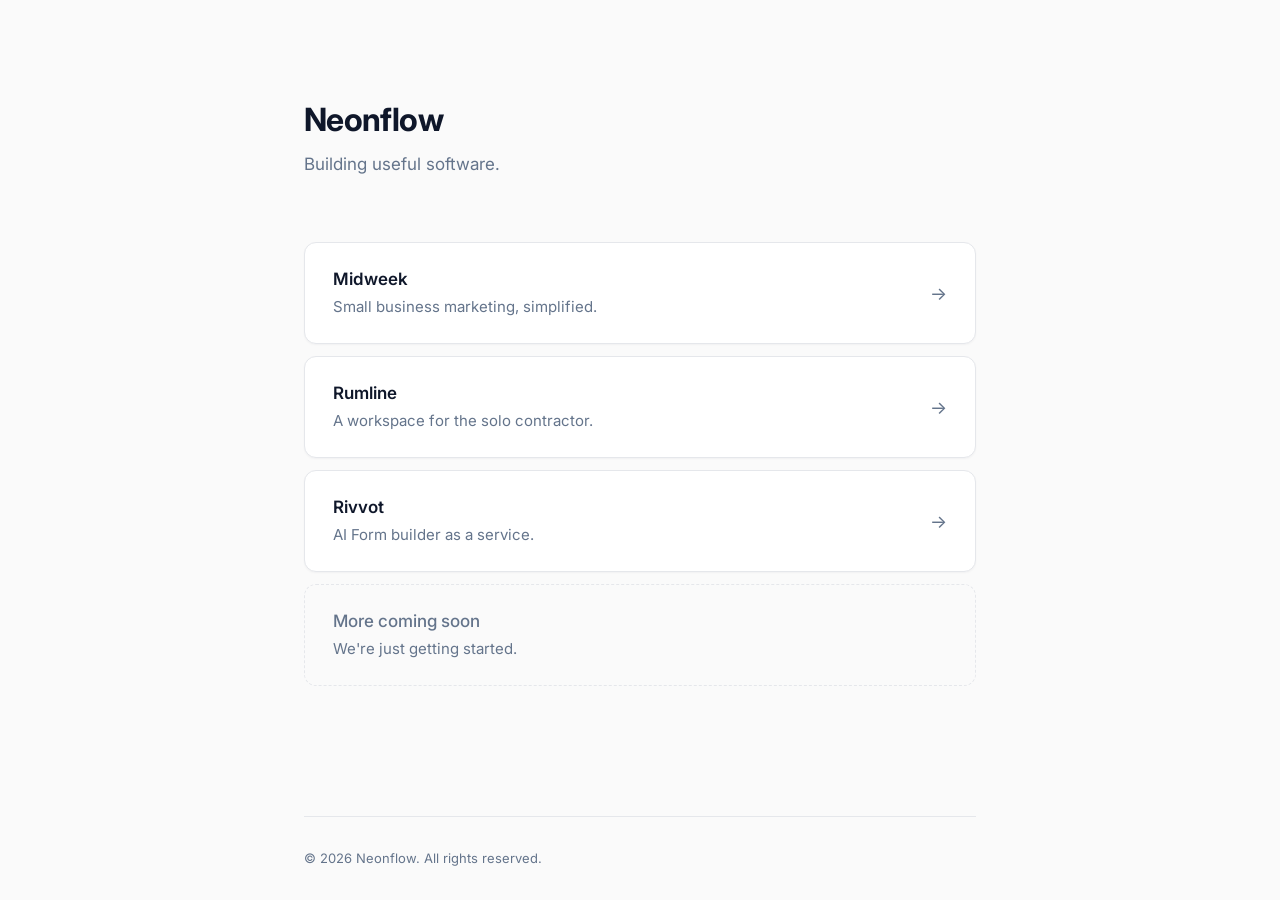
==== index.html @ ff49604f "Initial commit" ====
<!DOCTYPE html>
<html lang="en">
<head>
  <meta charset="UTF-8" />
  <meta name="viewport" content="width=device-width, initial-scale=1.0" />
  <title>Neonflow</title>
  <meta name="description" content="Neonflow — building useful software." />
  <link rel="preconnect" href="https://fonts.googleapis.com" />
  <link rel="preconnect" href="https://fonts.gstatic.com" crossorigin />
  <link href="https://fonts.googleapis.com/css2?family=Inter:wght@400;500;600;700&display=swap" rel="stylesheet" />
  <link rel="stylesheet" href="styles.css" />
</head>
<body>
  <main class="container">
    <header class="hero">
      <h1 class="wordmark">Neonflow</h1>
      <p class="tagline">Building useful software.</p>
    </header>

    <section class="apps" aria-label="Our apps">
      <a class="card" href="https://midweek.app" target="_blank" rel="noopener noreferrer">
        <h2 class="card-title">Midweek</h2>
        <p class="card-desc">Small business marketing, simplified.</p>
        <span class="card-arrow" aria-hidden="true">→</span>
      </a>

      <a class="card" href="https://rumlineappp.com" target="_blank" rel="noopener noreferrer">
        <h2 class="card-title">Rumline</h2>
        <p class="card-desc">A workspace for the solo contractor.</p>
        <span class="card-arrow" aria-hidden="true">→</span>
      </a>      

      <a class="card" href="https://rivvot.com" target="_blank" rel="noopener noreferrer">
        <h2 class="card-title">Rivvot</h2>
        <p class="card-desc">AI Form builder as a service.</p>
        <span class="card-arrow" aria-hidden="true">→</span>
      </a>

      <div class="card card-placeholder" aria-disabled="true">
        <h2 class="card-title">More coming soon</h2>
        <p class="card-desc">We're just getting started.</p>
      </div>
    </section>

    <footer class="footer">
      <p>&copy; 2026 Neonflow. All rights reserved.</p>
    </footer>
  </main>
</body>
</html>
---- styles.css ----
:root {
  --bg: #fafafa;
  --surface: #ffffff;
  --text: #0f172a;
  --text-muted: #64748b;
  --border: #e5e7eb;
  --border-hover: #cbd5e1;
  --accent: #2563eb;
  --shadow: 0 1px 2px rgba(15, 23, 42, 0.04);
  --shadow-hover: 0 8px 24px rgba(15, 23, 42, 0.08);
}

* {
  box-sizing: border-box;
  margin: 0;
  padding: 0;
}

html {
  -webkit-font-smoothing: antialiased;
  -moz-osx-font-smoothing: grayscale;
}

body {
  font-family: 'Inter', -apple-system, BlinkMacSystemFont, 'Segoe UI', Roboto, sans-serif;
  background: var(--bg);
  color: var(--text);
  line-height: 1.5;
  min-height: 100vh;
  display: flex;
  flex-direction: column;
}

.container {
  width: 100%;
  max-width: 720px;
  margin: 0 auto;
  padding: 6rem 1.5rem 2rem;
  flex: 1;
  display: flex;
  flex-direction: column;
}

.hero {
  margin-bottom: 4rem;
}

.wordmark {
  font-size: 2rem;
  font-weight: 700;
  letter-spacing: -0.02em;
  color: var(--text);
  margin-bottom: 0.5rem;
}

.tagline {
  font-size: 1.0625rem;
  color: var(--text-muted);
  font-weight: 400;
}

.apps {
  display: flex;
  flex-direction: column;
  gap: 0.75rem;
  margin-bottom: auto;
  padding-bottom: 4rem;
}

.card {
  position: relative;
  display: block;
  background: var(--surface);
  border: 1px solid var(--border);
  border-radius: 12px;
  padding: 1.5rem 1.75rem;
  text-decoration: none;
  color: inherit;
  box-shadow: var(--shadow);
  transition: border-color 180ms ease, box-shadow 180ms ease, transform 180ms ease;
}

.card:hover {
  border-color: var(--border-hover);
  box-shadow: var(--shadow-hover);
  transform: translateY(-1px);
}

.card-title {
  font-size: 1.0625rem;
  font-weight: 600;
  color: var(--text);
  margin-bottom: 0.25rem;
}

.card-desc {
  font-size: 0.9375rem;
  color: var(--text-muted);
}

.card-arrow {
  position: absolute;
  right: 1.75rem;
  top: 50%;
  transform: translateY(-50%);
  color: var(--text-muted);
  font-size: 1.125rem;
  transition: transform 180ms ease, color 180ms ease;
}

.card:hover .card-arrow {
  transform: translate(3px, -50%);
  color: var(--accent);
}

.card-placeholder {
  background: transparent;
  border-style: dashed;
  box-shadow: none;
  cursor: default;
}

.card-placeholder:hover {
  border-color: var(--border);
  box-shadow: none;
  transform: none;
}

.card-placeholder .card-title {
  color: var(--text-muted);
  font-weight: 500;
}

.footer {
  padding-top: 2rem;
  border-top: 1px solid var(--border);
  font-size: 0.8125rem;
  color: var(--text-muted);
}

@media (max-width: 560px) {
  .container {
    padding: 4rem 1.25rem 1.5rem;
  }

  .hero {
    margin-bottom: 3rem;
  }

  .wordmark {
    font-size: 1.75rem;
  }

  .card {
    padding: 1.25rem 1.5rem;
  }

  .card-arrow {
    right: 1.5rem;
  }
}

@media (prefers-color-scheme: dark) {
  :root {
    --bg: #0a0a0a;
    --surface: #111113;
    --text: #f5f5f5;
    --text-muted: #8b8b93;
    --border: #1f1f23;
    --border-hover: #2e2e35;
    --accent: #60a5fa;
    --shadow: 0 1px 2px rgba(0, 0, 0, 0.3);
    --shadow-hover: 0 8px 24px rgba(0, 0, 0, 0.4);
  }
}
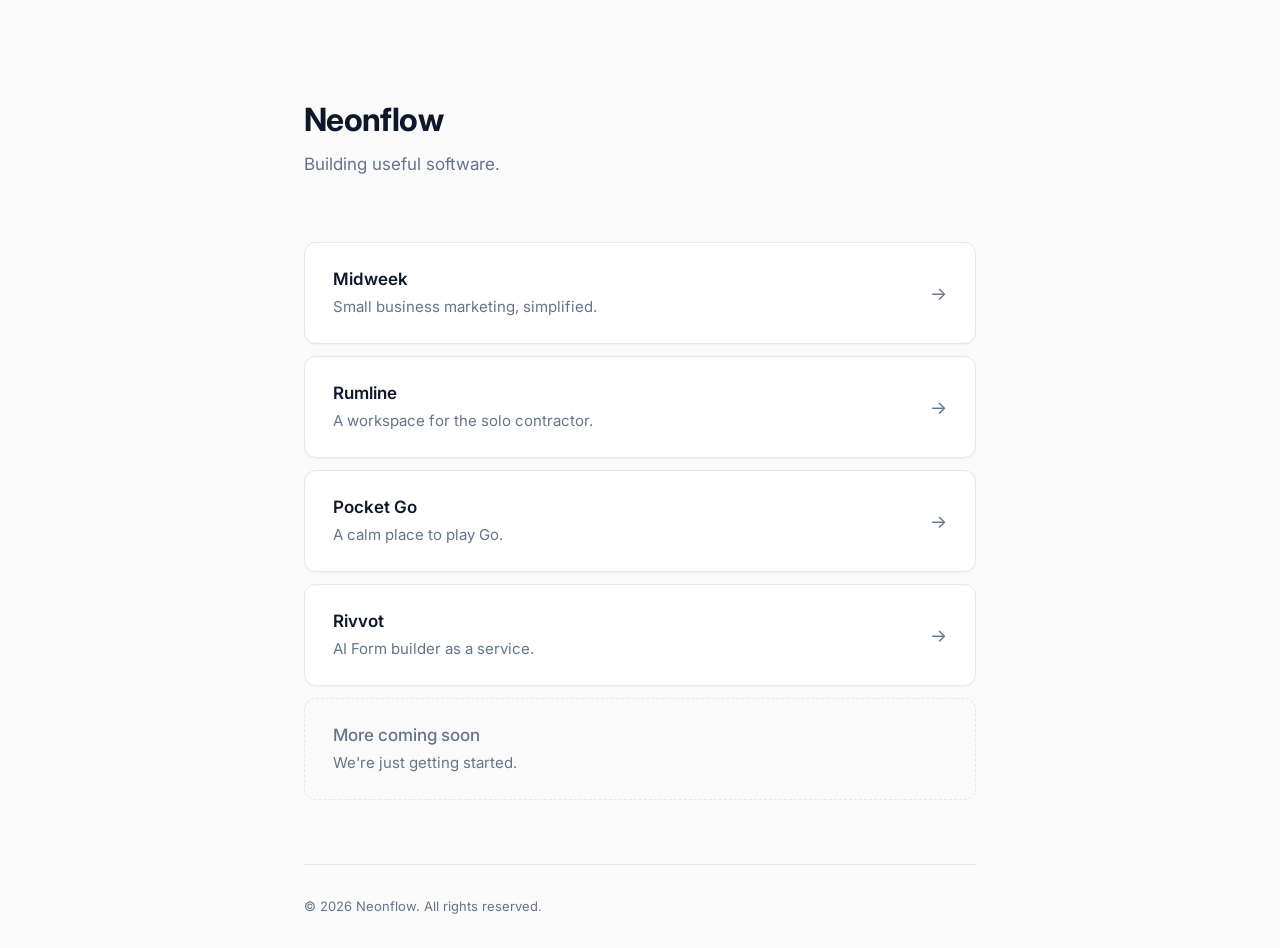
==== commit e9758381: "Updated site - added pocket go" ====
--- a/index.html
+++ b/index.html
@@ -24,11 +24,17 @@
         <span class="card-arrow" aria-hidden="true">→</span>
       </a>
 
-      <a class="card" href="https://rumlineappp.com" target="_blank" rel="noopener noreferrer">
+      <a class="card" href="https://rumlineapp.com" target="_blank" rel="noopener noreferrer">
         <h2 class="card-title">Rumline</h2>
         <p class="card-desc">A workspace for the solo contractor.</p>
         <span class="card-arrow" aria-hidden="true">→</span>
-      </a>      
+      </a>
+
+      <a class="card" href="https://pocketgo.app" target="_blank" rel="noopener noreferrer">
+        <h2 class="card-title">Pocket Go</h2>
+        <p class="card-desc">A calm place to play Go.</p>
+        <span class="card-arrow" aria-hidden="true">→</span>
+      </a>       
 
       <a class="card" href="https://rivvot.com" target="_blank" rel="noopener noreferrer">
         <h2 class="card-title">Rivvot</h2>
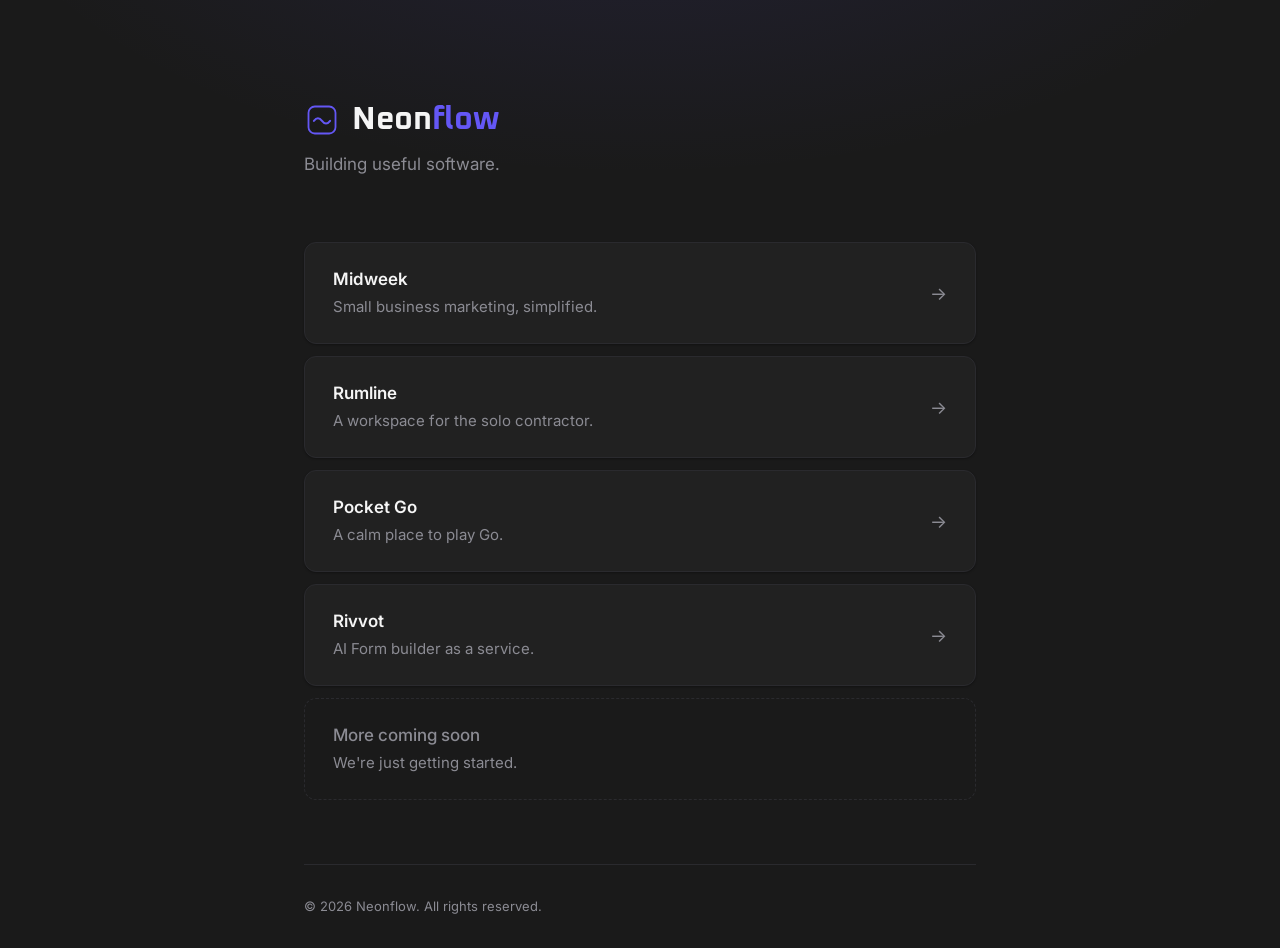
==== commit 298c3462: "Added icon" ====
--- a/index.html
+++ b/index.html
@@ -7,13 +7,16 @@
   <meta name="description" content="Neonflow — building useful software." />
   <link rel="preconnect" href="https://fonts.googleapis.com" />
   <link rel="preconnect" href="https://fonts.gstatic.com" crossorigin />
-  <link href="https://fonts.googleapis.com/css2?family=Inter:wght@400;500;600;700&display=swap" rel="stylesheet" />
+  <link href="https://fonts.googleapis.com/css2?family=Inter:wght@400;500;600;700&family=Oxanium:wght@500;600;700&display=swap" rel="stylesheet" />
   <link rel="stylesheet" href="styles.css" />
 </head>
 <body>
   <main class="container">
     <header class="hero">
-      <h1 class="wordmark">Neonflow</h1>
+      <h1 class="wordmark">
+        <img class="logo-icon" src="assets/icon.svg" alt="" aria-hidden="true" />
+        <span class="logo-text">Neon<span class="logo-accent">flow</span></span>
+      </h1>
       <p class="tagline">Building useful software.</p>
     </header>
 
--- a/styles.css
+++ b/styles.css
@@ -1,13 +1,14 @@
 :root {
-  --bg: #fafafa;
-  --surface: #ffffff;
-  --text: #0f172a;
-  --text-muted: #64748b;
-  --border: #e5e7eb;
-  --border-hover: #cbd5e1;
-  --accent: #2563eb;
-  --shadow: 0 1px 2px rgba(15, 23, 42, 0.04);
-  --shadow-hover: 0 8px 24px rgba(15, 23, 42, 0.08);
+  --bg: #1a1a1a;
+  --surface: #212121;
+  --text: #f5f5f5;
+  --text-muted: #8b8b93;
+  --border: #2a2a2e;
+  --border-hover: #6457f5;
+  --accent: #6457f5;
+  --accent-soft: rgba(100, 87, 245, 0.12);
+  --shadow: 0 1px 2px rgba(0, 0, 0, 0.3);
+  --shadow-hover: 0 8px 28px rgba(0, 0, 0, 0.45);
 }
 
 * {
@@ -24,6 +25,8 @@
 body {
   font-family: 'Inter', -apple-system, BlinkMacSystemFont, 'Segoe UI', Roboto, sans-serif;
   background: var(--bg);
+  background-image: radial-gradient(60rem 30rem at 50% -10rem, var(--accent-soft), transparent 70%);
+  background-repeat: no-repeat;
   color: var(--text);
   line-height: 1.5;
   min-height: 100vh;
@@ -46,11 +49,28 @@
 }
 
 .wordmark {
+  display: flex;
+  align-items: center;
+  gap: 0.75rem;
+  margin-bottom: 0.5rem;
+}
+
+.logo-icon {
+  width: 2.25rem;
+  height: 2.25rem;
+  flex-shrink: 0;
+}
+
+.logo-text {
+  font-family: 'Oxanium', 'Inter', sans-serif;
   font-size: 2rem;
   font-weight: 700;
-  letter-spacing: -0.02em;
+  letter-spacing: -0.01em;
   color: var(--text);
-  margin-bottom: 0.5rem;
+}
+
+.logo-accent {
+  color: var(--accent);
 }
 
 .tagline {
@@ -86,11 +106,16 @@
   transform: translateY(-1px);
 }
 
+.card:hover .card-title {
+  color: var(--accent);
+}
+
 .card-title {
   font-size: 1.0625rem;
   font-weight: 600;
   color: var(--text);
   margin-bottom: 0.25rem;
+  transition: color 180ms ease;
 }
 
 .card-desc {
@@ -126,6 +151,10 @@
   transform: none;
 }
 
+.card-placeholder:hover .card-title {
+  color: var(--text-muted);
+}
+
 .card-placeholder .card-title {
   color: var(--text-muted);
   font-weight: 500;
@@ -159,17 +188,3 @@
     right: 1.5rem;
   }
 }
-
-@media (prefers-color-scheme: dark) {
-  :root {
-    --bg: #0a0a0a;
-    --surface: #111113;
-    --text: #f5f5f5;
-    --text-muted: #8b8b93;
-    --border: #1f1f23;
-    --border-hover: #2e2e35;
-    --accent: #60a5fa;
-    --shadow: 0 1px 2px rgba(0, 0, 0, 0.3);
-    --shadow-hover: 0 8px 24px rgba(0, 0, 0, 0.4);
-  }
-}
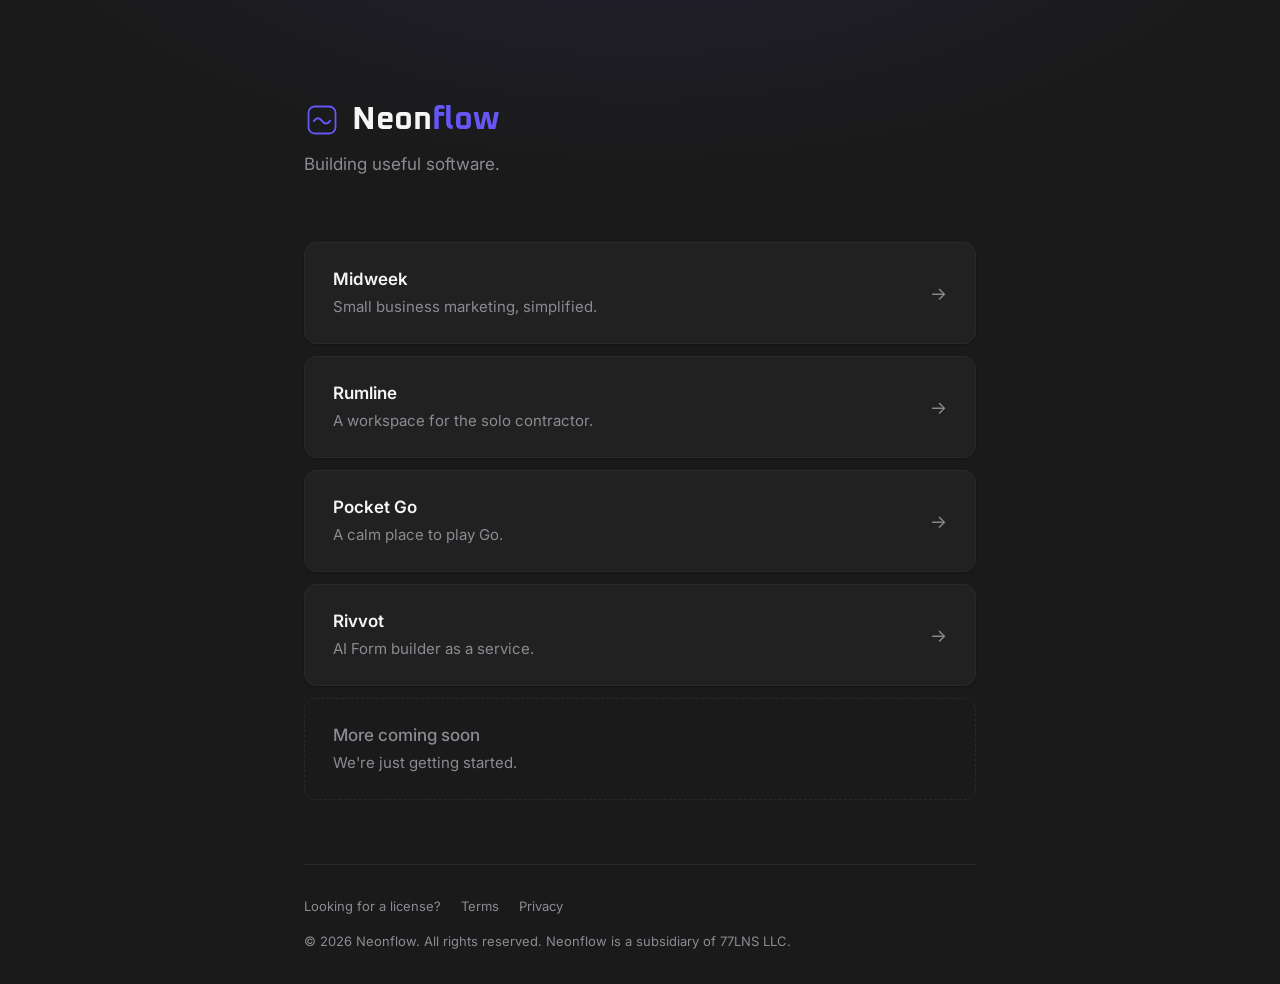
==== commit 7a49fc51: "Added info and terms/privacy" ====
--- a/index.html
+++ b/index.html
@@ -9,6 +9,14 @@
   <link rel="preconnect" href="https://fonts.gstatic.com" crossorigin />
   <link href="https://fonts.googleapis.com/css2?family=Inter:wght@400;500;600;700&family=Oxanium:wght@500;600;700&display=swap" rel="stylesheet" />
   <link rel="stylesheet" href="styles.css" />
+
+  <link rel="icon" type="image/png" href="/assets/favicon-96x96.png" sizes="96x96" />
+  <link rel="icon" type="image/svg+xml" href="/assets/favicon.svg" />
+  <link rel="shortcut icon" href="/favicon.ico" />
+  <link rel="apple-touch-icon" sizes="180x180" href="/assets/apple-touch-icon.png" />
+  <meta name="apple-mobile-web-app-title" content="Neonflow" />
+  <link rel="manifest" href="/assets/site.webmanifest" />
+
 </head>
 <body>
   <main class="container">
@@ -52,7 +60,12 @@
     </section>
 
     <footer class="footer">
-      <p>&copy; 2026 Neonflow. All rights reserved.</p>
+      <nav class="footer-links" aria-label="Footer">
+        <a href="https://portal.neonflow.co">Looking for a license?</a>
+        <a href="/terms/">Terms</a>
+        <a href="/privacy/">Privacy</a>
+      </nav>
+      <p>&copy; 2026 Neonflow. All rights reserved. Neonflow is a subsidiary of 77LNS&nbsp;LLC.</p>
     </footer>
   </main>
 </body>
--- a/styles.css
+++ b/styles.css
@@ -167,6 +167,104 @@
   color: var(--text-muted);
 }
 
+.footer-links {
+  display: flex;
+  flex-wrap: wrap;
+  gap: 1.25rem;
+  margin-bottom: 1rem;
+}
+
+.footer-links a {
+  color: var(--text-muted);
+  text-decoration: none;
+  transition: color 180ms ease;
+}
+
+.footer-links a:hover {
+  color: var(--accent);
+}
+
+/* Legal pages (terms, privacy) */
+.legal .hero {
+  margin-bottom: 2.5rem;
+}
+
+.home-link {
+  display: inline-flex;
+  align-items: center;
+  gap: 0.625rem;
+  text-decoration: none;
+  margin-bottom: 1.5rem;
+}
+
+.home-link .logo-text {
+  font-size: 1.5rem;
+}
+
+.home-link .logo-icon {
+  width: 1.75rem;
+  height: 1.75rem;
+}
+
+.legal-title {
+  font-family: 'Oxanium', 'Inter', sans-serif;
+  font-size: 1.875rem;
+  font-weight: 700;
+  letter-spacing: -0.01em;
+  margin-bottom: 0.5rem;
+}
+
+.legal-meta {
+  font-size: 0.875rem;
+  color: var(--text-muted);
+}
+
+.prose {
+  margin-bottom: 4rem;
+}
+
+.prose h2 {
+  font-family: 'Oxanium', 'Inter', sans-serif;
+  font-size: 1.1875rem;
+  font-weight: 600;
+  margin: 2.5rem 0 0.75rem;
+  color: var(--text);
+}
+
+.prose h2:first-child {
+  margin-top: 0;
+}
+
+.prose p,
+.prose li {
+  font-size: 0.9375rem;
+  color: #c8c8cf;
+  margin-bottom: 0.875rem;
+}
+
+.prose ul {
+  padding-left: 1.25rem;
+  margin-bottom: 0.875rem;
+}
+
+.prose li {
+  margin-bottom: 0.5rem;
+}
+
+.prose a {
+  color: var(--accent);
+  text-decoration: none;
+}
+
+.prose a:hover {
+  text-decoration: underline;
+}
+
+.prose strong {
+  color: var(--text);
+  font-weight: 600;
+}
+
 @media (max-width: 560px) {
   .container {
     padding: 4rem 1.25rem 1.5rem;
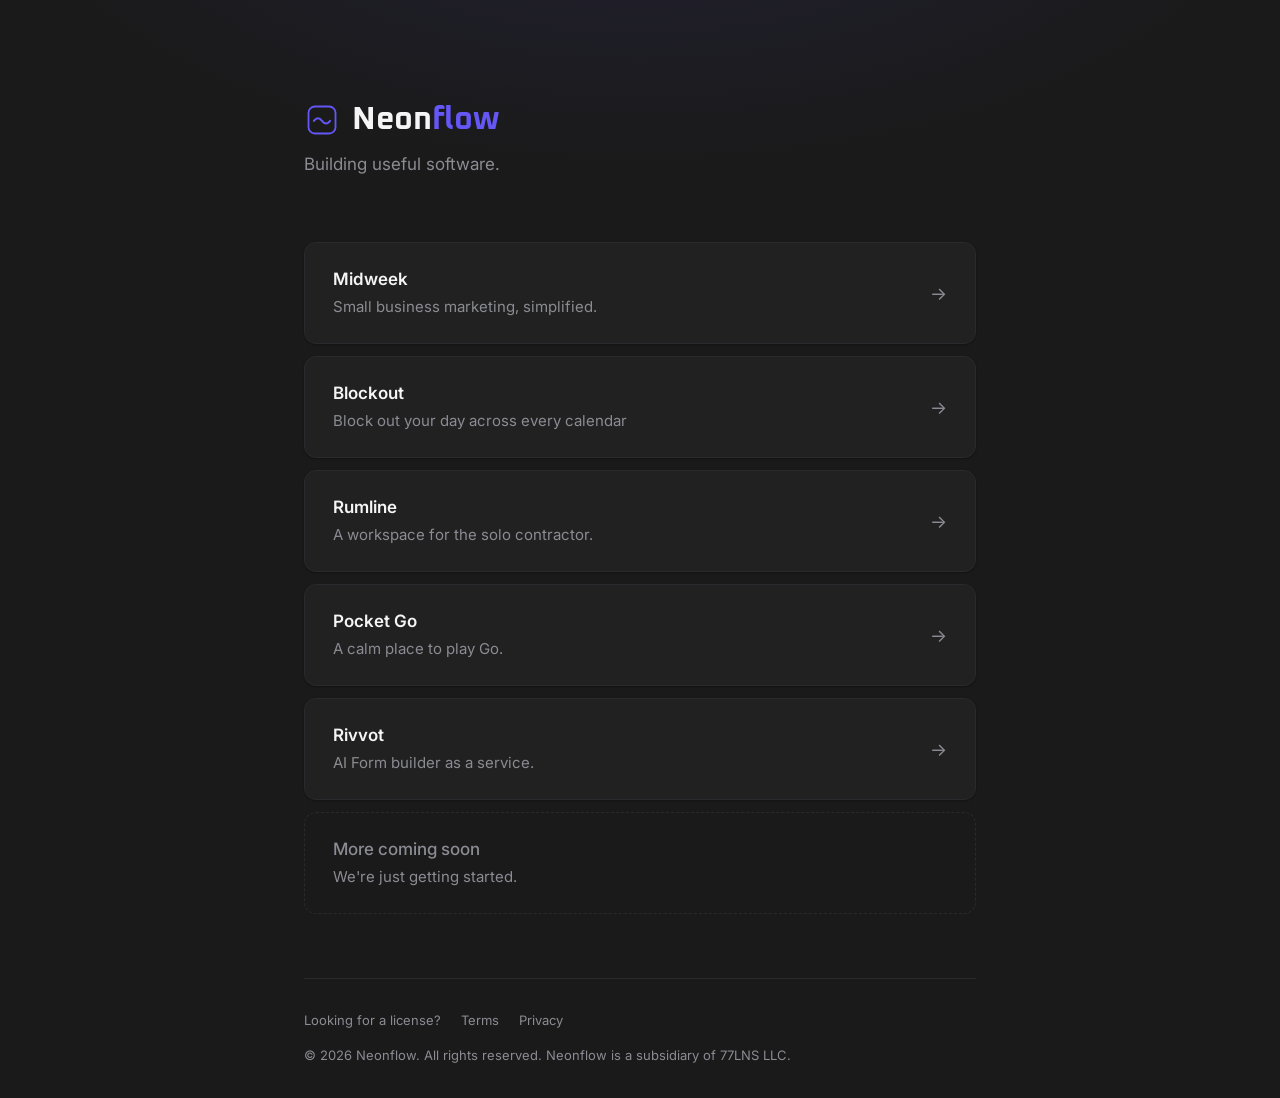
==== commit cbaa4f52: "Added Blockout" ====
--- a/index.html
+++ b/index.html
@@ -32,6 +32,12 @@
       <a class="card" href="https://midweek.app" target="_blank" rel="noopener noreferrer">
         <h2 class="card-title">Midweek</h2>
         <p class="card-desc">Small business marketing, simplified.</p>
+        <span class="card-arrow" aria-hidden="true">→</span>
+      </a>
+
+      <a class="card" href="https://blockout.day/" target="_blank" rel="noopener noreferrer">
+        <h2 class="card-title">Blockout</h2>
+        <p class="card-desc">Block out your day across every calendar</p>
         <span class="card-arrow" aria-hidden="true">→</span>
       </a>
 
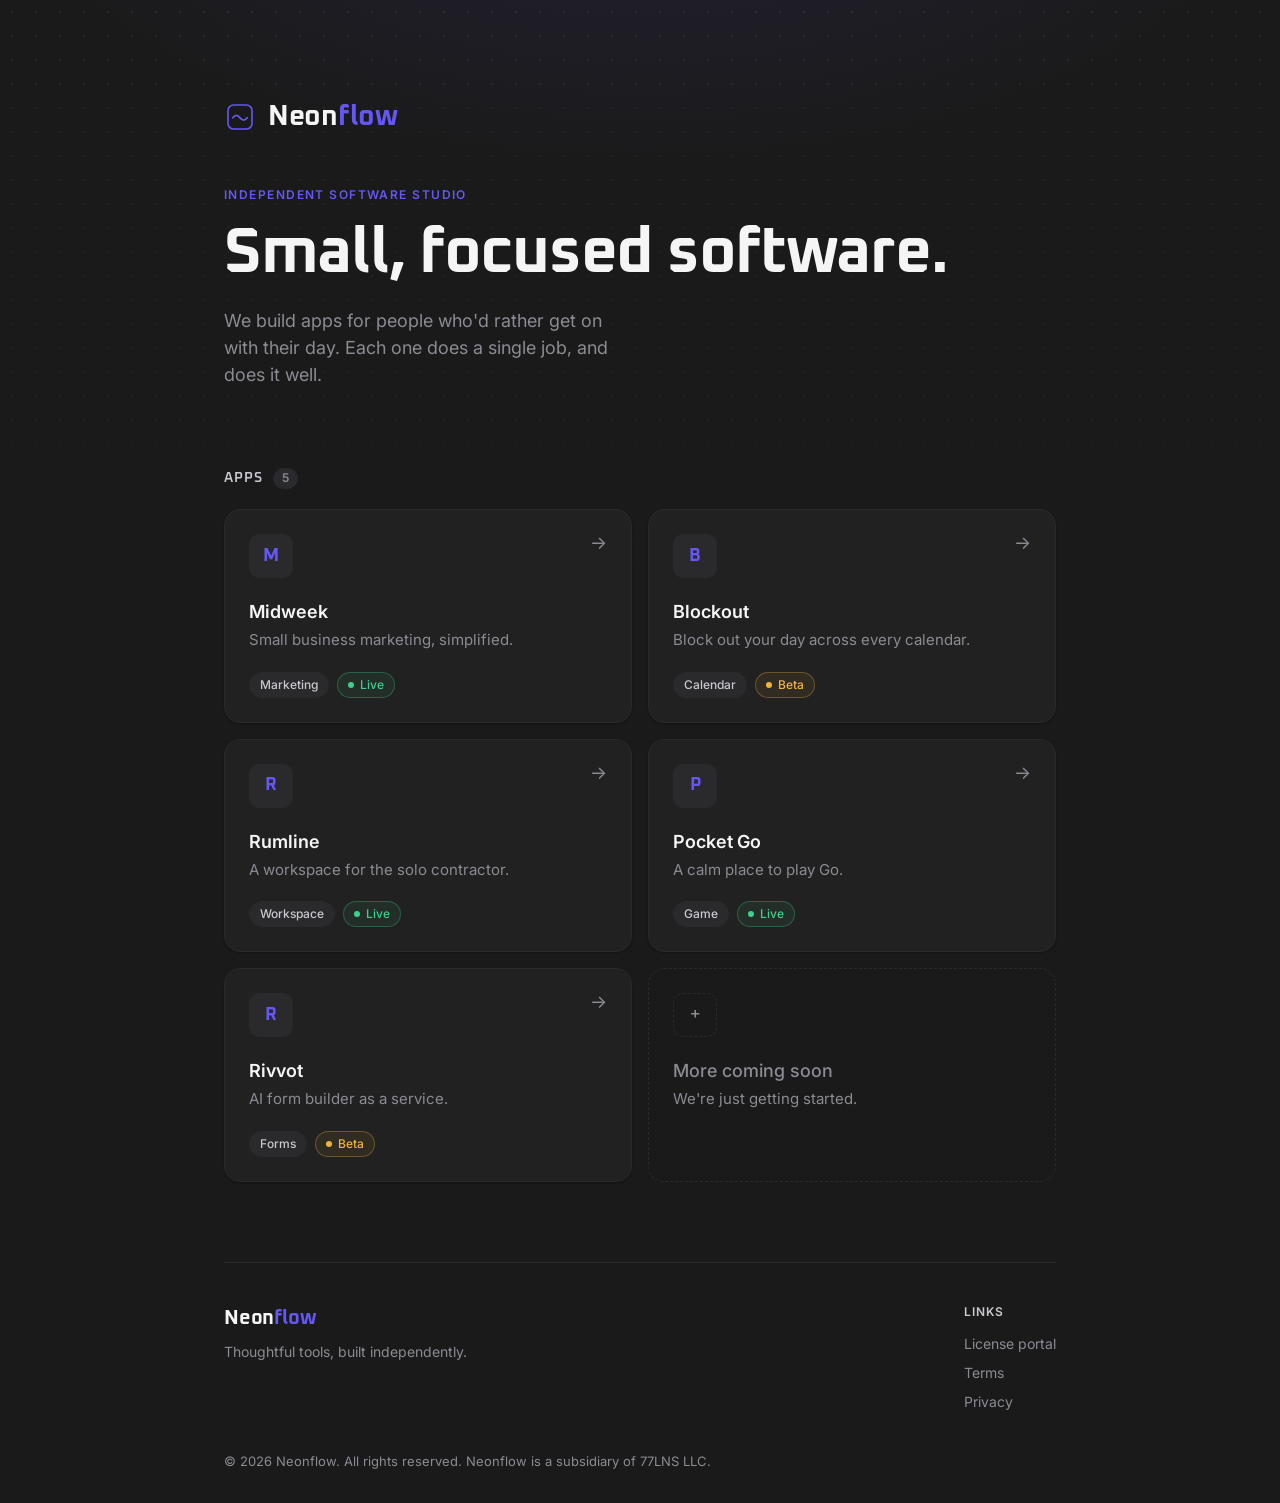
==== commit cad37d50: "Update to the site" ====
--- a/index.html
+++ b/index.html
@@ -4,7 +4,14 @@
   <meta charset="UTF-8" />
   <meta name="viewport" content="width=device-width, initial-scale=1.0" />
   <title>Neonflow</title>
-  <meta name="description" content="Neonflow — building useful software." />
+  <meta name="description" content="Neonflow is an independent software studio building small, focused apps." />
+  <meta property="og:type" content="website" />
+  <meta property="og:title" content="Neonflow" />
+  <meta property="og:description" content="An independent software studio building small, focused apps." />
+  <meta property="og:url" content="https://neonflow.co/" />
+  <meta property="og:image" content="https://neonflow.co/assets/web-app-manifest-512x512.png" />
+  <meta name="twitter:card" content="summary" />
+  <meta name="theme-color" content="#1a1a1a" />
   <link rel="preconnect" href="https://fonts.googleapis.com" />
   <link rel="preconnect" href="https://fonts.gstatic.com" crossorigin />
   <link href="https://fonts.googleapis.com/css2?family=Inter:wght@400;500;600;700&family=Oxanium:wght@500;600;700&display=swap" rel="stylesheet" />
@@ -16,62 +23,103 @@
   <link rel="apple-touch-icon" sizes="180x180" href="/assets/apple-touch-icon.png" />
   <meta name="apple-mobile-web-app-title" content="Neonflow" />
   <link rel="manifest" href="/assets/site.webmanifest" />
-
 </head>
 <body>
   <main class="container">
     <header class="hero">
-      <h1 class="wordmark">
+      <div class="wordmark">
         <img class="logo-icon" src="assets/icon.svg" alt="" aria-hidden="true" />
         <span class="logo-text">Neon<span class="logo-accent">flow</span></span>
-      </h1>
-      <p class="tagline">Building useful software.</p>
+      </div>
+      <p class="eyebrow">Independent software studio</p>
+      <h1 class="headline">Small, focused software.</h1>
+      <p class="tagline">We build apps for people who'd rather get on with their day. Each one does a single job, and does it well.</p>
     </header>
 
-    <section class="apps" aria-label="Our apps">
-      <a class="card" href="https://midweek.app" target="_blank" rel="noopener noreferrer">
-        <h2 class="card-title">Midweek</h2>
-        <p class="card-desc">Small business marketing, simplified.</p>
-        <span class="card-arrow" aria-hidden="true">→</span>
-      </a>
+    <section class="apps-section" aria-labelledby="apps-heading">
+      <div class="section-head">
+        <h2 id="apps-heading" class="section-title">Apps</h2>
+        <span class="count" aria-label="5 apps">5</span>
+      </div>
 
-      <a class="card" href="https://blockout.day/" target="_blank" rel="noopener noreferrer">
-        <h2 class="card-title">Blockout</h2>
-        <p class="card-desc">Block out your day across every calendar</p>
-        <span class="card-arrow" aria-hidden="true">→</span>
-      </a>
+      <div class="apps">
+        <a class="card" href="https://midweek.app" target="_blank" rel="noopener noreferrer">
+          <span class="app-icon" data-initial="M"><img src="assets/apps/midweek.svg" alt="" onerror="this.remove()" /></span>
+          <span class="card-arrow" aria-hidden="true">→</span>
+          <h3 class="card-title">Midweek</h3>
+          <p class="card-desc">Small business marketing, simplified.</p>
+          <div class="card-meta">
+            <span class="tag">Marketing</span>
+            <span class="pill" data-status="live">Live</span>
+          </div>
+        </a>
 
-      <a class="card" href="https://rumlineapp.com" target="_blank" rel="noopener noreferrer">
-        <h2 class="card-title">Rumline</h2>
-        <p class="card-desc">A workspace for the solo contractor.</p>
-        <span class="card-arrow" aria-hidden="true">→</span>
-      </a>
+        <a class="card" href="https://blockout.day/" target="_blank" rel="noopener noreferrer">
+          <span class="app-icon" data-initial="B"><img src="assets/apps/blockout.svg" alt="" onerror="this.remove()" /></span>
+          <span class="card-arrow" aria-hidden="true">→</span>
+          <h3 class="card-title">Blockout</h3>
+          <p class="card-desc">Block out your day across every calendar.</p>
+          <div class="card-meta">
+            <span class="tag">Calendar</span>
+            <span class="pill" data-status="beta">Beta</span>
+          </div>
+        </a>
 
-      <a class="card" href="https://pocketgo.app" target="_blank" rel="noopener noreferrer">
-        <h2 class="card-title">Pocket Go</h2>
-        <p class="card-desc">A calm place to play Go.</p>
-        <span class="card-arrow" aria-hidden="true">→</span>
-      </a>       
+        <a class="card" href="https://rumlineapp.com" target="_blank" rel="noopener noreferrer">
+          <span class="app-icon" data-initial="R"><img src="assets/apps/rumline.svg" alt="" onerror="this.remove()" /></span>
+          <span class="card-arrow" aria-hidden="true">→</span>
+          <h3 class="card-title">Rumline</h3>
+          <p class="card-desc">A workspace for the solo contractor.</p>
+          <div class="card-meta">
+            <span class="tag">Workspace</span>
+            <span class="pill" data-status="live">Live</span>
+          </div>
+        </a>
 
-      <a class="card" href="https://rivvot.com" target="_blank" rel="noopener noreferrer">
-        <h2 class="card-title">Rivvot</h2>
-        <p class="card-desc">AI Form builder as a service.</p>
-        <span class="card-arrow" aria-hidden="true">→</span>
-      </a>
+        <a class="card" href="https://pocketgo.app" target="_blank" rel="noopener noreferrer">
+          <span class="app-icon" data-initial="P"><img src="assets/apps/pocket-go.svg" alt="" onerror="this.remove()" /></span>
+          <span class="card-arrow" aria-hidden="true">→</span>
+          <h3 class="card-title">Pocket Go</h3>
+          <p class="card-desc">A calm place to play Go.</p>
+          <div class="card-meta">
+            <span class="tag">Game</span>
+            <span class="pill" data-status="live">Live</span>
+          </div>
+        </a>
 
-      <div class="card card-placeholder" aria-disabled="true">
-        <h2 class="card-title">More coming soon</h2>
-        <p class="card-desc">We're just getting started.</p>
+        <a class="card" href="https://rivvot.com" target="_blank" rel="noopener noreferrer">
+          <span class="app-icon" data-initial="R"><img src="assets/apps/rivvot.svg" alt="" onerror="this.remove()" /></span>
+          <span class="card-arrow" aria-hidden="true">→</span>
+          <h3 class="card-title">Rivvot</h3>
+          <p class="card-desc">AI form builder as a service.</p>
+          <div class="card-meta">
+            <span class="tag">Forms</span>
+            <span class="pill" data-status="beta">Beta</span>
+          </div>
+        </a>
+
+        <div class="card card-placeholder" aria-disabled="true">
+          <span class="app-icon app-icon-empty" aria-hidden="true">+</span>
+          <h3 class="card-title">More coming soon</h3>
+          <p class="card-desc">We're just getting started.</p>
+        </div>
       </div>
     </section>
 
     <footer class="footer">
-      <nav class="footer-links" aria-label="Footer">
-        <a href="https://portal.neonflow.co">Looking for a license?</a>
-        <a href="/terms/">Terms</a>
-        <a href="/privacy/">Privacy</a>
-      </nav>
-      <p>&copy; 2026 Neonflow. All rights reserved. Neonflow is a subsidiary of 77LNS&nbsp;LLC.</p>
+      <div class="footer-grid">
+        <div class="footer-col footer-brand">
+          <span class="logo-text logo-text-sm">Neon<span class="logo-accent">flow</span></span>
+          <p>Thoughtful tools, built independently.</p>
+        </div>
+        <nav class="footer-col" aria-label="Footer">
+          <h4 class="footer-heading">Links</h4>
+          <a href="https://portal.neonflow.co">License portal</a>
+          <a href="/terms/">Terms</a>
+          <a href="/privacy/">Privacy</a>
+        </nav>
+      </div>
+      <p class="footer-legal">&copy; 2026 Neonflow. All rights reserved. Neonflow is a subsidiary of 77LNS&nbsp;LLC.</p>
     </footer>
   </main>
 </body>
--- a/styles.css
+++ b/styles.css
@@ -1,14 +1,22 @@
 :root {
   --bg: #1a1a1a;
   --surface: #212121;
+  --surface-2: #2a2a2d;
   --text: #f5f5f5;
+  --text-soft: #c8c8cf;
   --text-muted: #8b8b93;
   --border: #2a2a2e;
   --border-hover: #6457f5;
   --accent: #6457f5;
   --accent-soft: rgba(100, 87, 245, 0.12);
+  --accent-glow: rgba(100, 87, 245, 0.25);
+  --ring: 0 0 0 3px rgba(100, 87, 245, 0.45);
+  --live: #3ecf8e;
+  --beta: #f0b43c;
+  --radius: 12px;
+  --radius-lg: 16px;
   --shadow: 0 1px 2px rgba(0, 0, 0, 0.3);
-  --shadow-hover: 0 8px 28px rgba(0, 0, 0, 0.45);
+  --shadow-hover: 0 12px 32px rgba(0, 0, 0, 0.5), 0 0 0 1px var(--accent-glow) inset;
 }
 
 * {
@@ -25,18 +33,36 @@
 body {
   font-family: 'Inter', -apple-system, BlinkMacSystemFont, 'Segoe UI', Roboto, sans-serif;
   background: var(--bg);
-  background-image: radial-gradient(60rem 30rem at 50% -10rem, var(--accent-soft), transparent 70%);
+  background-image:
+    radial-gradient(60rem 30rem at 50% -10rem, var(--accent-soft), transparent 70%);
   background-repeat: no-repeat;
   color: var(--text);
   line-height: 1.5;
   min-height: 100vh;
   display: flex;
   flex-direction: column;
+  position: relative;
+}
+
+/* Faint dot grid, fades out below the hero */
+body::before {
+  content: '';
+  position: absolute;
+  inset: 0 0 auto 0;
+  height: 40rem;
+  background-image: radial-gradient(rgba(255, 255, 255, 0.07) 1px, transparent 1px);
+  background-size: 24px 24px;
+  -webkit-mask-image: linear-gradient(to bottom, rgba(0, 0, 0, 0.9), transparent);
+  mask-image: linear-gradient(to bottom, rgba(0, 0, 0, 0.9), transparent);
+  pointer-events: none;
+  z-index: 0;
 }
 
 .container {
+  position: relative;
+  z-index: 1;
   width: 100%;
-  max-width: 720px;
+  max-width: 880px;
   margin: 0 auto;
   padding: 6rem 1.5rem 2rem;
   flex: 1;
@@ -44,56 +70,111 @@
   flex-direction: column;
 }
 
+/* Hero */
 .hero {
-  margin-bottom: 4rem;
+  margin-bottom: 5rem;
 }
 
 .wordmark {
   display: flex;
   align-items: center;
   gap: 0.75rem;
-  margin-bottom: 0.5rem;
+  margin-bottom: 3rem;
 }
 
 .logo-icon {
-  width: 2.25rem;
-  height: 2.25rem;
+  width: 2rem;
+  height: 2rem;
   flex-shrink: 0;
 }
 
 .logo-text {
   font-family: 'Oxanium', 'Inter', sans-serif;
-  font-size: 2rem;
+  font-size: 1.75rem;
   font-weight: 700;
   letter-spacing: -0.01em;
   color: var(--text);
 }
 
+.logo-text-sm {
+  font-size: 1.25rem;
+}
+
 .logo-accent {
   color: var(--accent);
 }
 
+.eyebrow {
+  font-size: 0.75rem;
+  font-weight: 600;
+  letter-spacing: 0.12em;
+  text-transform: uppercase;
+  color: var(--accent);
+  margin-bottom: 1rem;
+}
+
+.headline {
+  font-family: 'Oxanium', 'Inter', sans-serif;
+  font-size: clamp(2.5rem, 6vw, 4rem);
+  font-weight: 700;
+  line-height: 1.05;
+  letter-spacing: -0.02em;
+  margin-bottom: 1.25rem;
+}
+
 .tagline {
-  font-size: 1.0625rem;
-  color: var(--text-muted);
-  font-weight: 400;
+  font-size: 1.125rem;
+  color: var(--text-muted);
+  max-width: 36ch;
+}
+
+/* Apps section */
+.apps-section {
+  margin-bottom: auto;
+  padding-bottom: 5rem;
+}
+
+.section-head {
+  display: flex;
+  align-items: center;
+  gap: 0.625rem;
+  margin-bottom: 1.25rem;
+}
+
+.section-title {
+  font-family: 'Oxanium', 'Inter', sans-serif;
+  font-size: 0.875rem;
+  font-weight: 600;
+  letter-spacing: 0.08em;
+  text-transform: uppercase;
+  color: var(--text-soft);
+}
+
+.count {
+  font-size: 0.75rem;
+  font-weight: 600;
+  color: var(--text-muted);
+  background: var(--surface-2);
+  border: 1px solid var(--border);
+  border-radius: 999px;
+  padding: 0.0625rem 0.5rem;
+  line-height: 1.4;
 }
 
 .apps {
-  display: flex;
-  flex-direction: column;
-  gap: 0.75rem;
-  margin-bottom: auto;
-  padding-bottom: 4rem;
+  display: grid;
+  grid-template-columns: repeat(2, minmax(0, 1fr));
+  gap: 1rem;
 }
 
 .card {
   position: relative;
-  display: block;
+  display: flex;
+  flex-direction: column;
   background: var(--surface);
   border: 1px solid var(--border);
-  border-radius: 12px;
-  padding: 1.5rem 1.75rem;
+  border-radius: var(--radius-lg);
+  padding: 1.5rem;
   text-decoration: none;
   color: inherit;
   box-shadow: var(--shadow);
@@ -103,15 +184,59 @@
 .card:hover {
   border-color: var(--border-hover);
   box-shadow: var(--shadow-hover);
-  transform: translateY(-1px);
+  transform: translateY(-2px);
+}
+
+.card:focus-visible {
+  outline: none;
+  border-color: var(--border-hover);
+  box-shadow: var(--ring);
 }
 
 .card:hover .card-title {
   color: var(--accent);
 }
 
+.app-icon {
+  position: relative;
+  display: grid;
+  place-items: center;
+  width: 2.75rem;
+  height: 2.75rem;
+  margin-bottom: 1.25rem;
+  border-radius: 10px;
+  background: var(--surface-2);
+  border: 1px solid var(--border);
+  overflow: hidden;
+  font-family: 'Oxanium', 'Inter', sans-serif;
+  font-weight: 700;
+  font-size: 1.125rem;
+  color: var(--accent);
+  flex-shrink: 0;
+}
+
+/* Monogram shows until the icon image loads */
+.app-icon[data-initial]::before {
+  content: attr(data-initial);
+}
+
+.app-icon img {
+  position: absolute;
+  inset: 0;
+  width: 100%;
+  height: 100%;
+  object-fit: cover;
+}
+
+.app-icon-empty {
+  color: var(--text-muted);
+  background: transparent;
+  border-style: dashed;
+  font-weight: 500;
+}
+
 .card-title {
-  font-size: 1.0625rem;
+  font-size: 1.125rem;
   font-weight: 600;
   color: var(--text);
   margin-bottom: 0.25rem;
@@ -121,20 +246,71 @@
 .card-desc {
   font-size: 0.9375rem;
   color: var(--text-muted);
+  margin-bottom: 1.25rem;
+}
+
+.card-meta {
+  display: flex;
+  align-items: center;
+  gap: 0.5rem;
+  margin-top: auto;
+}
+
+.tag,
+.pill {
+  display: inline-flex;
+  align-items: center;
+  gap: 0.375rem;
+  font-size: 0.75rem;
+  font-weight: 500;
+  line-height: 1;
+  padding: 0.375rem 0.625rem;
+  border-radius: 999px;
+}
+
+.tag {
+  color: var(--text-soft);
+  background: var(--surface-2);
+  border: 1px solid var(--border);
+}
+
+.pill {
+  color: var(--text-muted);
+  border: 1px solid var(--border);
+}
+
+.pill::before {
+  content: '';
+  width: 6px;
+  height: 6px;
+  border-radius: 50%;
+  background: currentColor;
+}
+
+.pill[data-status="live"] {
+  color: var(--live);
+  border-color: rgba(62, 207, 142, 0.3);
+  background: rgba(62, 207, 142, 0.08);
+}
+
+.pill[data-status="beta"] {
+  color: var(--beta);
+  border-color: rgba(240, 180, 60, 0.3);
+  background: rgba(240, 180, 60, 0.08);
 }
 
 .card-arrow {
   position: absolute;
-  right: 1.75rem;
-  top: 50%;
-  transform: translateY(-50%);
+  right: 1.5rem;
+  top: 1.5rem;
   color: var(--text-muted);
   font-size: 1.125rem;
+  line-height: 1;
   transition: transform 180ms ease, color 180ms ease;
 }
 
 .card:hover .card-arrow {
-  transform: translate(3px, -50%);
+  transform: translate(3px, -3px);
   color: var(--accent);
 }
 
@@ -151,20 +327,61 @@
   transform: none;
 }
 
+.card-placeholder .card-title,
 .card-placeholder:hover .card-title {
   color: var(--text-muted);
-}
-
-.card-placeholder .card-title {
-  color: var(--text-muted);
   font-weight: 500;
 }
 
+.card-placeholder .card-desc {
+  margin-bottom: 0;
+}
+
+/* Footer */
 .footer {
-  padding-top: 2rem;
+  padding-top: 2.5rem;
   border-top: 1px solid var(--border);
-  font-size: 0.8125rem;
-  color: var(--text-muted);
+  font-size: 0.875rem;
+  color: var(--text-muted);
+}
+
+.footer-grid {
+  display: grid;
+  grid-template-columns: 1fr auto;
+  gap: 2rem 4rem;
+  margin-bottom: 2.5rem;
+}
+
+.footer-col {
+  display: flex;
+  flex-direction: column;
+  gap: 0.5rem;
+  align-items: flex-start;
+}
+
+.footer-brand p {
+  max-width: 28ch;
+}
+
+.footer-heading {
+  font-size: 0.75rem;
+  font-weight: 600;
+  letter-spacing: 0.08em;
+  text-transform: uppercase;
+  color: var(--text-soft);
+  margin-bottom: 0.25rem;
+}
+
+.footer-col a,
+.footer-links a {
+  color: var(--text-muted);
+  text-decoration: none;
+  transition: color 180ms ease;
+}
+
+.footer-col a:hover,
+.footer-links a:hover {
+  color: var(--accent);
 }
 
 .footer-links {
@@ -174,14 +391,8 @@
   margin-bottom: 1rem;
 }
 
-.footer-links a {
-  color: var(--text-muted);
-  text-decoration: none;
-  transition: color 180ms ease;
-}
-
-.footer-links a:hover {
-  color: var(--accent);
+.footer-legal {
+  font-size: 0.8125rem;
 }
 
 /* Legal pages (terms, privacy) */
@@ -221,6 +432,7 @@
 
 .prose {
   margin-bottom: 4rem;
+  max-width: 720px;
 }
 
 .prose h2 {
@@ -238,7 +450,7 @@
 .prose p,
 .prose li {
   font-size: 0.9375rem;
-  color: #c8c8cf;
+  color: var(--text-soft);
   margin-bottom: 0.875rem;
 }
 
@@ -265,24 +477,43 @@
   font-weight: 600;
 }
 
-@media (max-width: 560px) {
+@media (max-width: 640px) {
   .container {
     padding: 4rem 1.25rem 1.5rem;
   }
 
   .hero {
-    margin-bottom: 3rem;
+    margin-bottom: 3.5rem;
   }
 
   .wordmark {
-    font-size: 1.75rem;
-  }
-
-  .card {
-    padding: 1.25rem 1.5rem;
-  }
-
-  .card-arrow {
-    right: 1.5rem;
-  }
-}
+    margin-bottom: 2.5rem;
+  }
+
+  .apps {
+    grid-template-columns: 1fr;
+  }
+
+  .apps-section {
+    padding-bottom: 4rem;
+  }
+
+  .footer-grid {
+    grid-template-columns: 1fr;
+    gap: 2rem;
+  }
+}
+
+@media (prefers-reduced-motion: reduce) {
+  .card,
+  .card-arrow,
+  .card-title,
+  .footer-col a {
+    transition: none;
+  }
+
+  .card:hover,
+  .card:hover .card-arrow {
+    transform: none;
+  }
+}
